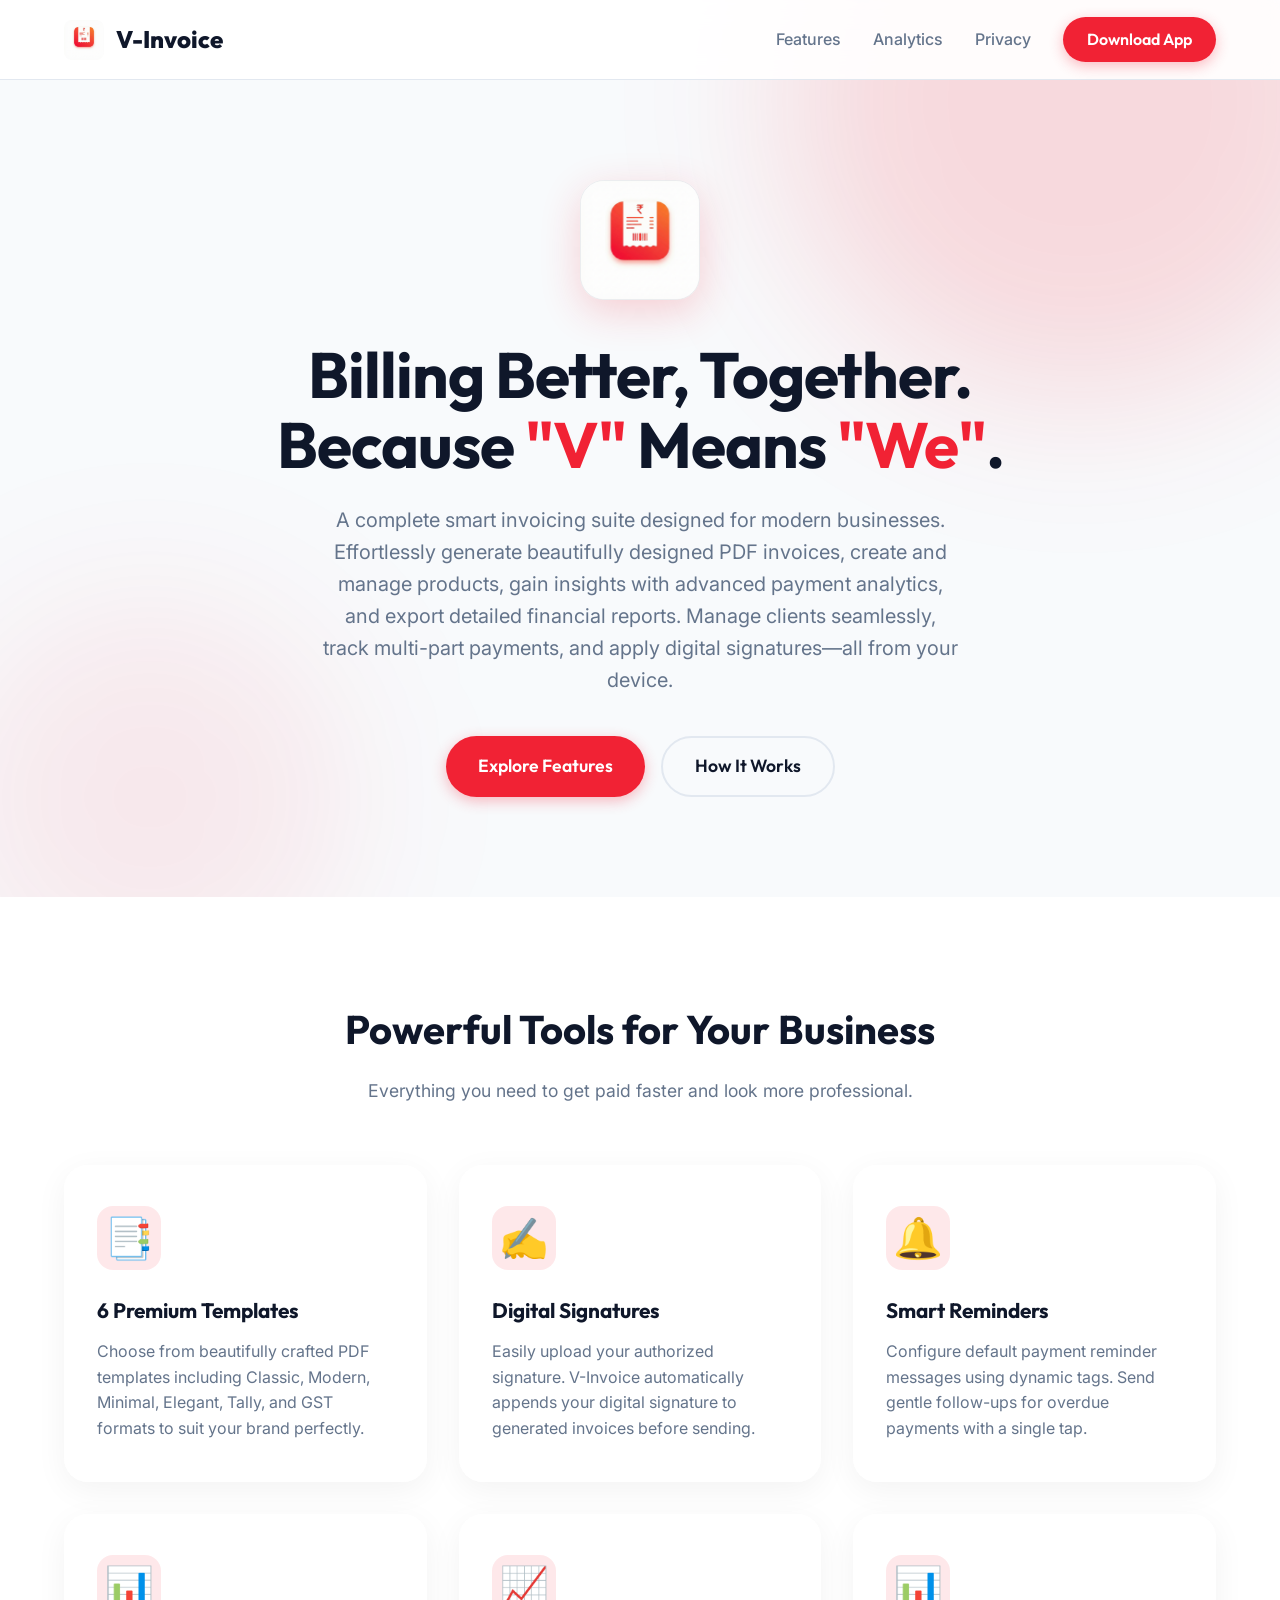
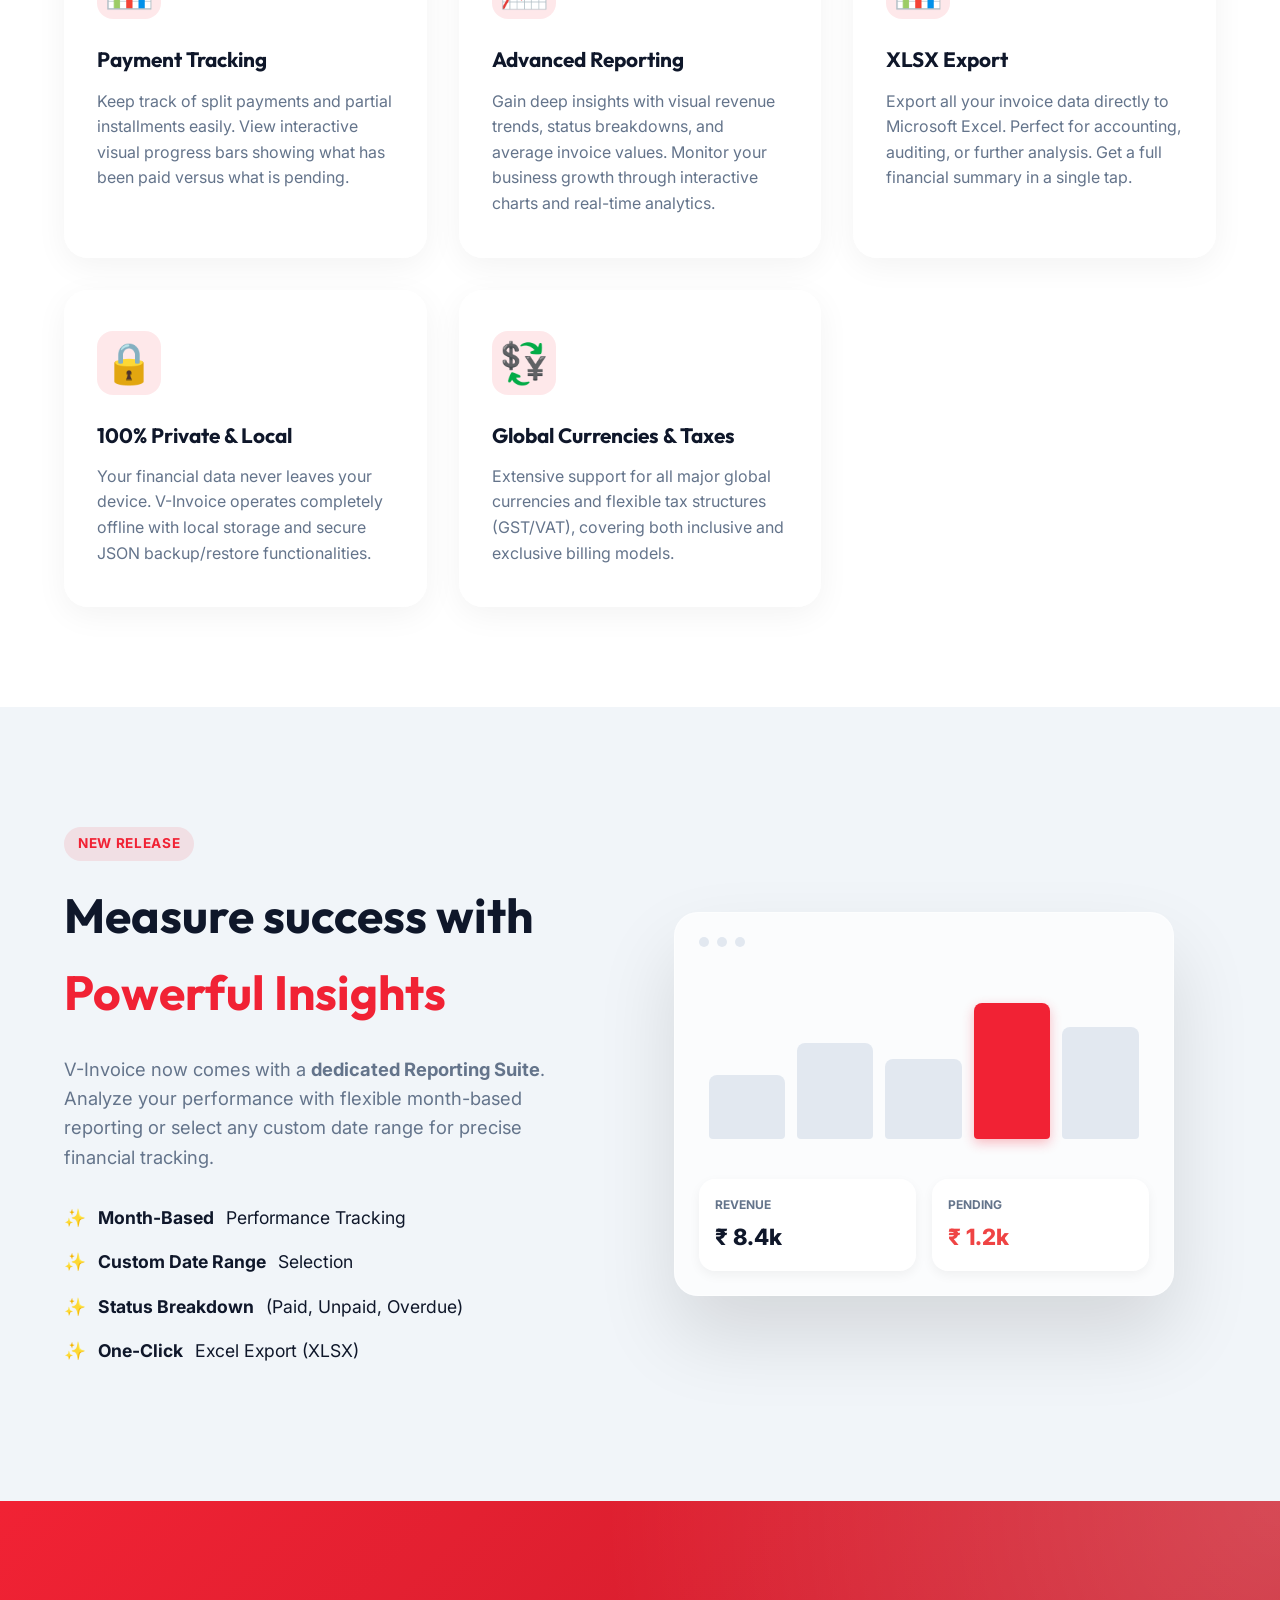
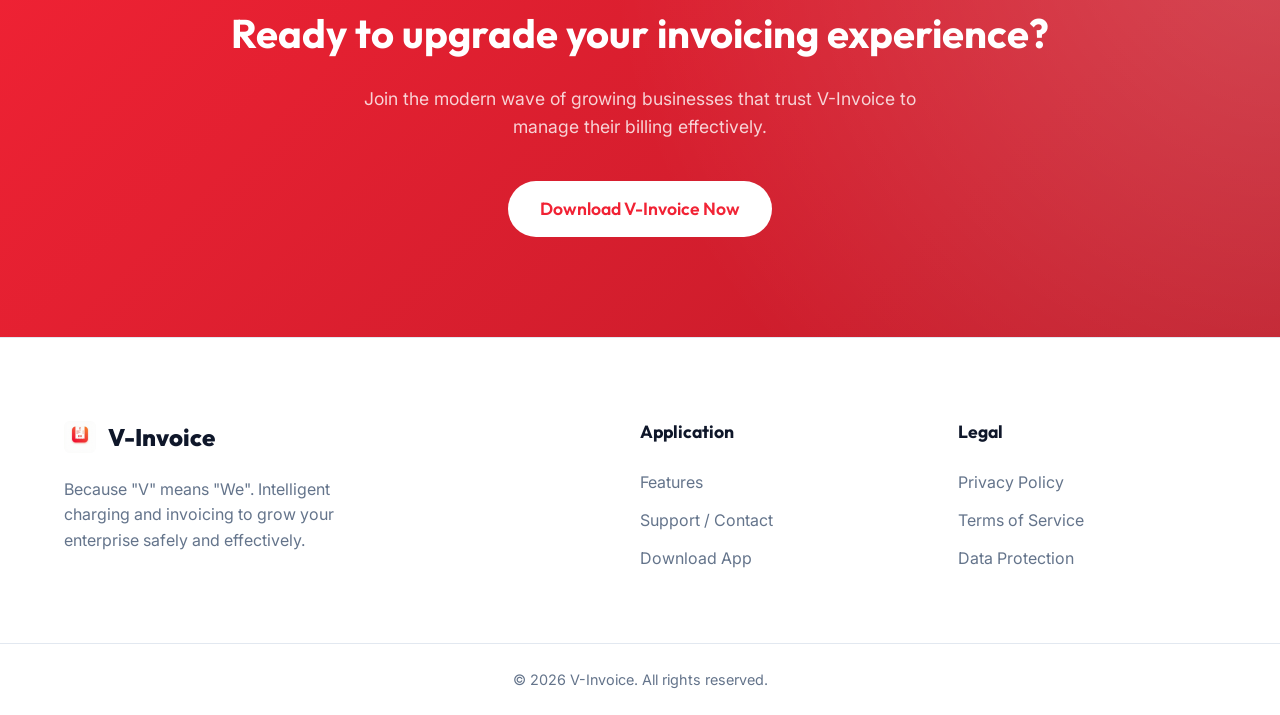
==== website/index.html @ 77bfe6d5 "the updated files for the website" ====
<!DOCTYPE html>
<html lang="en">

<head>
  <meta charset="UTF-8" />
  <meta name="viewport" content="width=device-width, initial-scale=1.0" />
  <meta name="description"
    content="V-Invoice: Smart Billing, Because 'V' Means 'We'. Generating professional invoices, managing clients, and tracking payments has never been easier." />
  <title>V-Invoice | Billing Better, Together</title>
  <link
    href="https://fonts.googleapis.com/css2?family=Outfit:wght@300;400;500;700;800&family=Inter:wght@400;500;600&display=swap"
    rel="stylesheet" />
  <link rel="icon" type="image/png" href="assets/logo.png" />
  <link rel="stylesheet" href="css/styles.css" />
</head>

<body>
  <nav class="navbar">
    <div class="container nav-content">
      <div class="logo">
        <img src="assets/logo.png" alt="logo" class="logo-img" />
        <span>V-Invoice</span>
      </div>
      <div class="nav-links">
        <a href="#features">Features</a>
        <a href="#analytics">Analytics</a>
        <a href="privacy.html">Privacy</a>
        <a href="#download" class="btn btn-primary">Download App</a>
      </div>
    </div>
  </nav>

  <header class="hero">
    <div class="hero-bg-shapes">
      <div class="shape shape-1"></div>
      <div class="shape shape-2"></div>
    </div>
    <div class="container hero-content">
      <img src="assets/logo.png" alt="V-Invoice Logo" class="hero-logo animate-fade-in-up" />
      <h1 class="animate-fade-in-up delay-1">
        Billing Better, Together. <br />Because
        <span class="highlight">"V"</span> Means
        <span class="highlight">"We"</span>.
      </h1>
      <p class="subtitle animate-fade-in-up delay-2">
        A complete smart invoicing suite designed for modern businesses.
        Effortlessly generate beautifully designed PDF invoices, create and
        manage products, gain insights with advanced payment analytics,
        and export detailed financial reports. Manage clients seamlessly,
        track multi-part payments, and apply digital signatures—all from
        your device.
      </p>
      <div class="hero-cta animate-fade-in-up delay-3">
        <a href="#features" class="btn btn-primary btn-large">Explore Features</a>
        <a href="#how-it-works" class="btn btn-outline btn-large">How It Works</a>
      </div>
    </div>
  </header>

  <section id="features" class="features-section">
    <div class="container">
      <div class="section-header text-center">
        <h2>Powerful Tools for Your Business</h2>
        <p>
          Everything you need to get paid faster and look more professional.
        </p>
      </div>

      <div class="features-grid">
        <!-- Feature 1 -->
        <div class="feature-card glass">
          <div class="feature-icon">📑</div>
          <h3>6 Premium Templates</h3>
          <p>
            Choose from beautifully crafted PDF templates including Classic,
            Modern, Minimal, Elegant, Tally, and GST formats to suit your
            brand perfectly.
          </p>
        </div>
        <!-- Feature 2 -->
        <div class="feature-card glass">
          <div class="feature-icon">✍️</div>
          <h3>Digital Signatures</h3>
          <p>
            Easily upload your authorized signature. V-Invoice automatically
            appends your digital signature to generated invoices before
            sending.
          </p>
        </div>
        <!-- Feature 3 -->
        <div class="feature-card glass">
          <div class="feature-icon">🔔</div>
          <h3>Smart Reminders</h3>
          <p>
            Configure default payment reminder messages using dynamic tags.
            Send gentle follow-ups for overdue payments with a single tap.
          </p>
        </div>
        <!-- Feature 4 -->
        <div class="feature-card glass">
          <div class="feature-icon">📊</div>
          <h3>Payment Tracking</h3>
          <p>
            Keep track of split payments and partial installments easily. View
            interactive visual progress bars showing what has been paid versus
            what is pending.
          </p>
        </div>
        <!-- Feature 5 -->
        <div class="feature-card glass">
          <div class="feature-icon">📈</div>
          <h3>Advanced Reporting</h3>
          <p>
            Gain deep insights with visual revenue trends, status breakdowns,
            and average invoice values. Monitor your business growth through
            interactive charts and real-time analytics.
          </p>
        </div>
        <!-- Feature 6 -->
        <div class="feature-card glass">
          <div class="feature-icon">📊</div>
          <h3>XLSX Export</h3>
          <p>
            Export all your invoice data directly to Microsoft Excel. Perfect for
            accounting, auditing, or further analysis. Get a full financial
            summary in a single tap.
          </p>
        </div>
        <!-- Feature 7 -->
        <div class="feature-card glass">
          <div class="feature-icon">🔒</div>
          <h3>100% Private & Local</h3>
          <p>
            Your financial data never leaves your device. V-Invoice operates
            completely offline with local storage and secure JSON backup/restore
            functionalities.
          </p>
        </div>
        <!-- Feature 8 -->
        <div class="feature-card glass">
          <div class="feature-icon">💱</div>
          <h3>Global Currencies & Taxes</h3>
          <p>
            Extensive support for all major global currencies and flexible
            tax structures (GST/VAT), covering both inclusive and exclusive
            billing models.
          </p>
        </div>
      </div>
    </div>
  </section>

  <section id="analytics" class="analytics-section">
    <div class="container animate-fade-in-up">
      <div class="analytics-row">
        <div class="analytics-text">
          <span class="badge">New Release</span>
          <h2>Measure success with <br /><span class="highlight">Powerful Insights</span></h2>
          <p>
            V-Invoice now comes with a <strong>dedicated Reporting Suite</strong>.
            Analyze your performance with flexible month-based reporting
            or select any custom date range for precise financial tracking.
          </p>
          <ul class="feature-list">
            <li>✨ <strong>Month-Based</strong> Performance Tracking</li>
            <li>✨ <strong>Custom Date Range</strong> Selection</li>
            <li>✨ <strong>Status Breakdown</strong> (Paid, Unpaid, Overdue)</li>
            <li>✨ <strong>One-Click</strong> Excel Export (XLSX)</li>
          </ul>
        </div>
        <div class="analytics-visual">
          <div class="mockup-screen glass">
            <div class="mockup-header">
              <span class="dot"></span><span class="dot"></span><span class="dot"></span>
            </div>
            <div class="mockup-content">
              <!-- Visual representation of some chart bars -->
              <div class="chart-bars">
                <div class="bar" style="height: 40%"></div>
                <div class="bar" style="height: 60%"></div>
                <div class="bar" style="height: 50%"></div>
                <div class="bar highlight-bar" style="height: 85%"></div>
                <div class="bar" style="height: 70%"></div>
              </div>
              <div class="stat-card-row">
                <div class="stat-card-mini">
                  <span class="label">Revenue</span>
                  <span class="value">₹ 8.4k</span>
                </div>
                <div class="stat-card-mini">
                  <span class="label">Pending</span>
                  <span class="value danger">₹ 1.2k</span>
                </div>
              </div>
            </div>
          </div>
        </div>
      </div>
    </div>
  </section>

  <section class="banner-section">
    <div class="container text-center">
      <h2 style="color: white; margin-bottom: 20px; font-size: 2.5rem">
        Ready to upgrade your invoicing experience?
      </h2>
      <p style="
            color: rgba(255, 255, 255, 0.8);
            margin-bottom: 40px;
            font-size: 1.1rem;
            max-width: 600px;
            margin-left: auto;
            margin-right: auto;
          ">
        Join the modern wave of growing businesses that trust V-Invoice to
        manage their billing effectively.
      </p>
      <a href="#download" class="btn btn-white btn-large">Download V-Invoice Now</a>
    </div>
  </section>

  <footer>
    <div class="container footer-content">
      <div class="footer-col">
        <div class="logo">
          <img src="assets/logo.png" alt="logo" class="logo-img small" />
          <span>V-Invoice</span>
        </div>
        <p>
          Because "V" means "We". Intelligent charging and invoicing to grow
          your enterprise safely and effectively.
        </p>
      </div>
      <div class="footer-col">
        <h4>Application</h4>
        <a href="#features">Features</a>
        <a href="contact.html">Support / Contact</a>
        <a href="#download">Download App</a>
      </div>
      <div class="footer-col">
        <h4>Legal</h4>
        <a href="privacy.html">Privacy Policy</a>
        <a href="terms.html">Terms of Service</a>
        <a href="privacy.html">Data Protection</a>
      </div>
    </div>
    <div class="footer-bottom">
      <p>&copy; 2026 V-Invoice. All rights reserved.</p>
    </div>
  </footer>

  <script src="js/main.js"></script>
</body>

</html>
---- website/css/styles.css ----
:root {
  /* Brand Colors */
  --primary: #f12234;
  --primary-light: #f55060;
  --primary-dark: #c01b29;
  --primary-rgb: 241, 34, 52;

  /* Neutral Colors */
  --bg-color: #f8fafc;
  --surface: #ffffff;
  --text-main: #0f172a;
  --text-muted: #64748b;
  --border: #e2e8f0;

  /* Fonts */
  --font-heading: 'Outfit', sans-serif;
  --font-body: 'Inter', sans-serif;

  /* Layout */
  --max-width: 1200px;
}

* {
  margin: 0;
  padding: 0;
  box-sizing: border-box;
}

html {
  scroll-behavior: smooth;
}

body {
  font-family: var(--font-body);
  background-color: var(--bg-color);
  color: var(--text-main);
  line-height: 1.6;
  overflow-x: hidden;
}

.container {
  max-width: var(--max-width);
  margin: 0 auto;
  padding: 0 24px;
}

/* Typography */
h1,
h2,
h3,
h4 {
  font-family: var(--font-heading);
  color: var(--text-main);
}

.text-center {
  text-align: center;
}

/* Buttons */
.btn {
  display: inline-flex;
  align-items: center;
  justify-content: center;
  padding: 10px 24px;
  border-radius: 9999px;
  font-weight: 600;
  font-family: var(--font-heading);
  text-decoration: none;
  transition: all 0.3s cubic-bezier(0.4, 0, 0.2, 1);
  cursor: pointer;
}

.btn-primary {
  background-color: var(--primary);
  color: white;
  box-shadow: 0 4px 14px rgba(var(--primary-rgb), 0.3);
}

.btn-primary:hover {
  background-color: var(--primary-dark);
  transform: translateY(-2px);
  box-shadow: 0 6px 20px rgba(var(--primary-rgb), 0.4);
}

.btn-outline {
  background-color: transparent;
  color: var(--text-main);
  border: 2px solid var(--border);
}

.btn-outline:hover {
  border-color: var(--primary);
  color: var(--primary);
}

.btn-white {
  background-color: white;
  color: var(--primary);
}

.btn-white:hover {
  transform: translateY(-2px);
  box-shadow: 0 10px 25px rgba(0, 0, 0, 0.1);
}

.btn-large {
  padding: 14px 32px;
  font-size: 1.1rem;
}

/* Glassmorphism */
.glass {
  background: rgba(255, 255, 255, 0.7);
  backdrop-filter: blur(12px);
  -webkit-backdrop-filter: blur(12px);
  border: 1px solid rgba(255, 255, 255, 0.5);
  box-shadow: 0 8px 32px rgba(0, 0, 0, 0.05);
}

/* Navbar */
.navbar {
  position: fixed;
  top: 0;
  left: 0;
  right: 0;
  height: 80px;
  background: rgba(255, 255, 255, 0.9);
  backdrop-filter: blur(12px);
  border-bottom: 1px solid var(--border);
  z-index: 1000;
  transition: all 0.3s ease;
}

.navbar.scrolled {
  height: 70px;
  box-shadow: 0 4px 20px rgba(0, 0, 0, 0.05);
}

.nav-content {
  display: flex;
  justify-content: space-between;
  align-items: center;
  height: 100%;
}

.logo {
  display: flex;
  align-items: center;
  gap: 12px;
  font-family: var(--font-heading);
  font-weight: 800;
  font-size: 1.5rem;
  color: var(--text-main);
}

.logo-icon {
  width: 40px;
  height: 40px;
  background: linear-gradient(135deg, var(--primary), var(--primary-dark));
  color: white;
  border-radius: 12px;
  display: flex;
  align-items: center;
  justify-content: center;
  font-size: 1.5rem;
  box-shadow: 0 4px 10px rgba(var(--primary-rgb), 0.3);
}

.logo-icon.small {
  width: 32px;
  height: 32px;
  font-size: 1.2rem;
  border-radius: 8px;
}

.logo-img {
  width: 40px;
  height: 40px;
  border-radius: 8px;
  object-fit: cover;
}

.logo-img.small {
  width: 32px;
  height: 32px;
  border-radius: 6px;
}

.nav-links {
  display: flex;
  align-items: center;
  gap: 32px;
}

.nav-links a:not(.btn) {
  text-decoration: none;
  color: var(--text-muted);
  font-weight: 500;
  transition: color 0.3s ease;
}

.nav-links a:not(.btn):hover {
  color: var(--primary);
}

/* Hero Section */
.hero {
  position: relative;
  padding: 180px 0 100px;
  min-height: 80vh;
  display: flex;
  align-items: center;
  overflow: hidden;
}

.hero-bg-shapes {
  position: absolute;
  top: 0;
  left: 0;
  right: 0;
  bottom: 0;
  z-index: -1;
  overflow: hidden;
}

.shape {
  position: absolute;
  border-radius: 50%;
  filter: blur(80px);
  z-index: -1;
  animation: float 10s infinite alternate ease-in-out;
}

.shape-1 {
  width: 600px;
  height: 600px;
  background: rgba(var(--primary-rgb), 0.15);
  top: -200px;
  right: -100px;
}

.shape-2 {
  width: 400px;
  height: 400px;
  background: rgba(var(--primary-rgb), 0.08);
  bottom: -100px;
  left: -50px;
  animation-delay: -5s;
}

.hero-content {
  max-width: 800px;
  text-align: center;
  position: relative;
  z-index: 1;
}

.hero-logo {
  width: 120px;
  height: 120px;
  border-radius: 24px;
  margin-bottom: 32px;
  object-fit: cover;
  box-shadow: 0 12px 40px rgba(var(--primary-rgb), 0.2);
  border: 1px solid rgba(0, 0, 0, 0.05);
}

.hero h1 {
  font-size: 4rem;
  line-height: 1.1;
  margin-bottom: 24px;
  letter-spacing: -1px;
}

.highlight {
  color: var(--primary);
  position: relative;
}

.hero .subtitle {
  font-size: 1.25rem;
  color: var(--text-muted);
  margin-bottom: 40px;
  max-width: 640px;
  margin-left: auto;
  margin-right: auto;
}

.hero-cta {
  display: flex;
  gap: 16px;
  justify-content: center;
}

/* Features Section */
.features-section {
  padding: 100px 0;
  background-color: var(--surface);
  position: relative;
}

.section-header {
  margin-bottom: 60px;
}

.section-header h2 {
  font-size: 2.5rem;
  margin-bottom: 16px;
}

.section-header p {
  font-size: 1.1rem;
  color: var(--text-muted);
}

.features-grid {
  display: grid;
  grid-template-columns: repeat(auto-fit, minmax(320px, 1fr));
  gap: 32px;
}

.feature-card {
  padding: 40px 32px;
  border-radius: 24px;
  transition: transform 0.3s ease, box-shadow 0.3s ease;
}

.feature-card:hover {
  transform: translateY(-8px);
  box-shadow: 0 20px 40px rgba(0, 0, 0, 0.08);
}

.feature-icon {
  font-size: 2.5rem;
  margin-bottom: 24px;
  width: 64px;
  height: 64px;
  background: rgba(var(--primary-rgb), 0.1);
  border-radius: 16px;
  display: flex;
  align-items: center;
  justify-content: center;
}

.feature-card h3 {
  font-size: 1.3rem;
  margin-bottom: 12px;
}

.feature-card p {
  color: var(--text-muted);
  line-height: 1.6;
}

/* Banner Section */
.banner-section {
  padding: 100px 0;
  background: linear-gradient(135deg, var(--primary), var(--primary-dark));
  position: relative;
  overflow: hidden;
}

.banner-section::before {
  content: '';
  position: absolute;
  top: 0;
  left: 0;
  right: 0;
  bottom: 0;
  background: radial-gradient(circle at top right,
      rgba(255, 255, 255, 0.2),
      transparent 50%);
}

/* Page Header (Privacy) */
.page-header {
  padding: 160px 0 60px;
  background: var(--surface);
  text-align: center;
  border-bottom: 1px solid var(--border);
}

.page-header h1 {
  font-size: 3rem;
  margin-bottom: 12px;
}

.page-header p {
  color: var(--text-muted);
}

.document-content {
  padding: 60px 24px 100px;
}

.policy-card {
  border-radius: 24px;
  padding: 60px;
  max-width: 900px;
  margin: 0 auto;
}

.policy-card section {
  margin-bottom: 40px;
}

.policy-card h2 {
  font-size: 1.5rem;
  margin-bottom: 16px;
  color: var(--primary-dark);
}

.policy-card p,
.policy-card ul {
  margin-bottom: 16px;
  color: var(--text-main);
}

.policy-card ul {
  padding-left: 24px;
}

.policy-card li {
  margin-bottom: 8px;
}

/* Footer */
footer {
  background: var(--surface);
  padding: 80px 0 24px;
  border-top: 1px solid var(--border);
}

.footer-content {
  display: grid;
  grid-template-columns: 2fr 1fr 1fr;
  gap: 60px;
  margin-bottom: 60px;
}

.footer-col p {
  color: var(--text-muted);
  margin-top: 20px;
  max-width: 320px;
}

.footer-col h4 {
  font-size: 1.1rem;
  margin-bottom: 24px;
}

.footer-col a {
  display: block;
  color: var(--text-muted);
  text-decoration: none;
  margin-bottom: 12px;
  transition: color 0.3s ease;
}

.footer-col a:hover {
  color: var(--primary);
}

.footer-bottom {
  text-align: center;
  padding-top: 24px;
  border-top: 1px solid var(--border);
  color: var(--text-muted);
  font-size: 0.9rem;
}

/* Animations */
@keyframes float {
  0% {
    transform: translateY(0) scale(1);
  }

  100% {
    transform: translateY(-30px) scale(1.05);
  }
}

.animate-fade-in-up {
  opacity: 0;
  transform: translateY(30px);
  animation: fadeInUp 0.8s cubic-bezier(0.16, 1, 0.3, 1) forwards;
}

.delay-1 {
  animation-delay: 0.1s;
}

.delay-2 {
  animation-delay: 0.2s;
}

.delay-3 {
  animation-delay: 0.3s;
}

@keyframes fadeInUp {
  to {
    opacity: 1;
    transform: translateY(0);
  }
}

/* Analytics Section */
.analytics-section {
  padding: 120px 0;
  background-color: #f1f5f9;
  overflow: hidden;
}

.analytics-row {
  display: flex;
  align-items: center;
  justify-content: space-between;
  gap: 80px;
}

.analytics-text {
  flex: 1;
}

.analytics-text h2 {
  font-size: 3rem;
  margin-bottom: 24px;
}

.analytics-text p {
  font-size: 1.15rem;
  color: var(--text-muted);
  margin-bottom: 32px;
}

.badge {
  display: inline-block;
  padding: 6px 14px;
  background: rgba(var(--primary-rgb), 0.1);
  color: var(--primary);
  border-radius: 9999px;
  font-weight: 700;
  font-size: 0.85rem;
  text-transform: uppercase;
  letter-spacing: 0.05em;
  margin-bottom: 16px;
}

.feature-list {
  list-style: none;
  padding: 0;
}

.feature-list li {
  margin-bottom: 16px;
  font-size: 1.1rem;
  display: flex;
  align-items: center;
  gap: 12px;
}

.analytics-visual {
  flex: 1.2;
  position: relative;
}

/* Mockup Screen */
.mockup-screen {
  border-radius: 24px;
  padding: 24px;
  border-color: rgba(255,255,255,0.4);
  box-shadow: 0 40px 80px rgba(0,0,0,0.12);
  max-width: 500px;
  margin: 0 auto;
}

.mockup-header {
  display: flex;
  gap: 8px;
  margin-bottom: 32px;
}

.mockup-header .dot {
  width: 10px;
  height: 10px;
  border-radius: 50%;
  background: var(--border);
}

.chart-bars {
  display: flex;
  align-items: flex-end;
  justify-content: space-between;
  height: 160px;
  gap: 12px;
  margin-bottom: 40px;
  padding: 0 10px;
}

.bar {
  flex: 1;
  background: var(--border);
  border-radius: 8px 8px 4px 4px;
  min-height: 10px;
  transition: all 1s ease;
}

.highlight-bar {
  background: var(--primary);
  box-shadow: 0 4px 12px rgba(var(--primary-rgb), 0.3);
}

.stat-card-row {
  display: flex;
  gap: 16px;
}

.stat-card-mini {
  flex: 1;
  background: white;
  padding: 16px;
  border-radius: 16px;
  box-shadow: 0 4px 12px rgba(0,0,0,0.05);
}

.stat-card-mini .label {
  display: block;
  font-size: 0.75rem;
  font-weight: 700;
  color: var(--text-muted);
  text-transform: uppercase;
  margin-bottom: 4px;
}

.stat-card-mini .value {
  font-size: 1.4rem;
  font-weight: 800;
  color: var(--text-main);
}

.stat-card-mini .value.danger {
  color: #ef4444;
}

/* Responsive */
@media (max-width: 992px) {
  .analytics-row {
    flex-direction: column;
    text-align: center;
    gap: 60px;
  }
  
  .analytics-text h2 {
    font-size: 2.5rem;
  }
  
  .feature-list li {
    justify-content: center;
  }
}

@media (max-width: 768px) {
  .nav-links {
    display: none;
  }

  .hero {
    padding: 140px 0 80px;
  }

  .hero h1 {
    font-size: 2.8rem;
  }

  .hero-cta {
    flex-direction: column;
  }

  .footer-content {
    grid-template-columns: 1fr;
    gap: 40px;
  }

  .policy-card {
    padding: 32px;
  }
}

/* Smooth anchor reveal */
section[id] {
  scroll-margin-top: 100px;
}
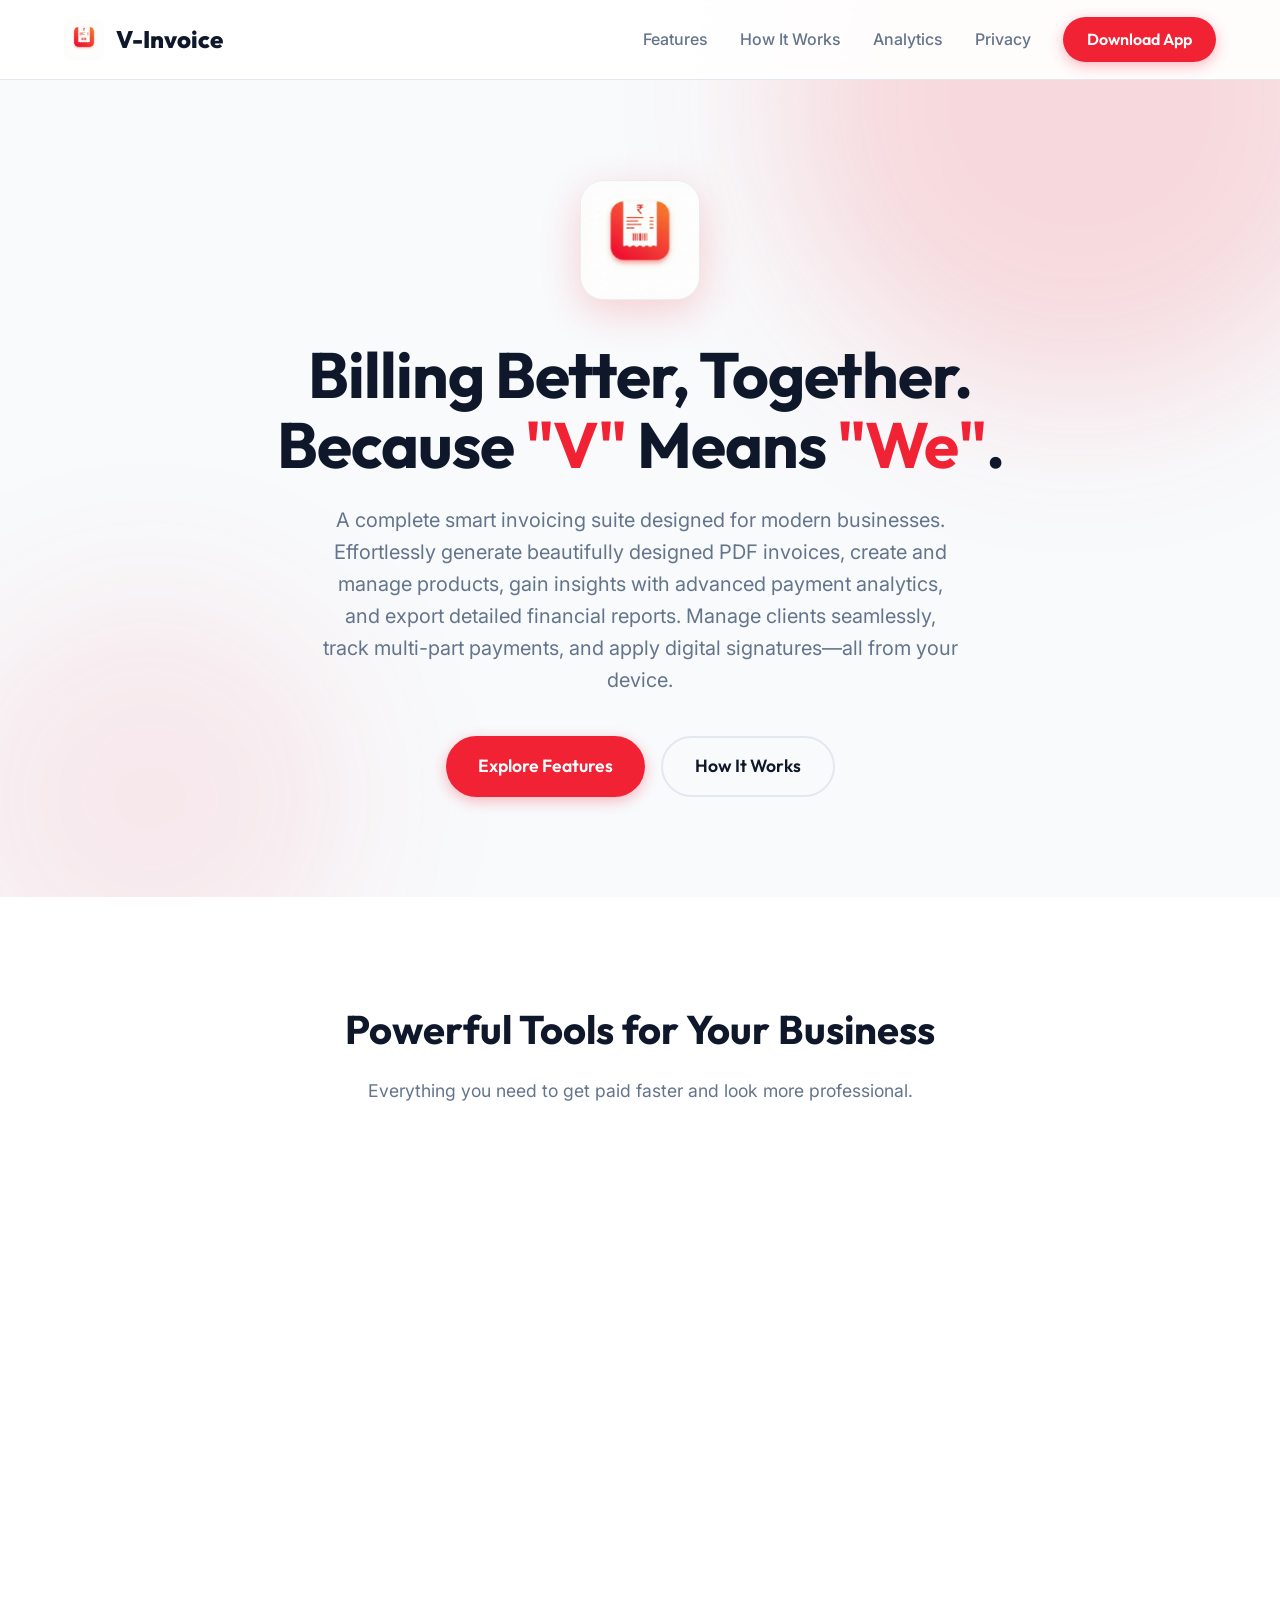
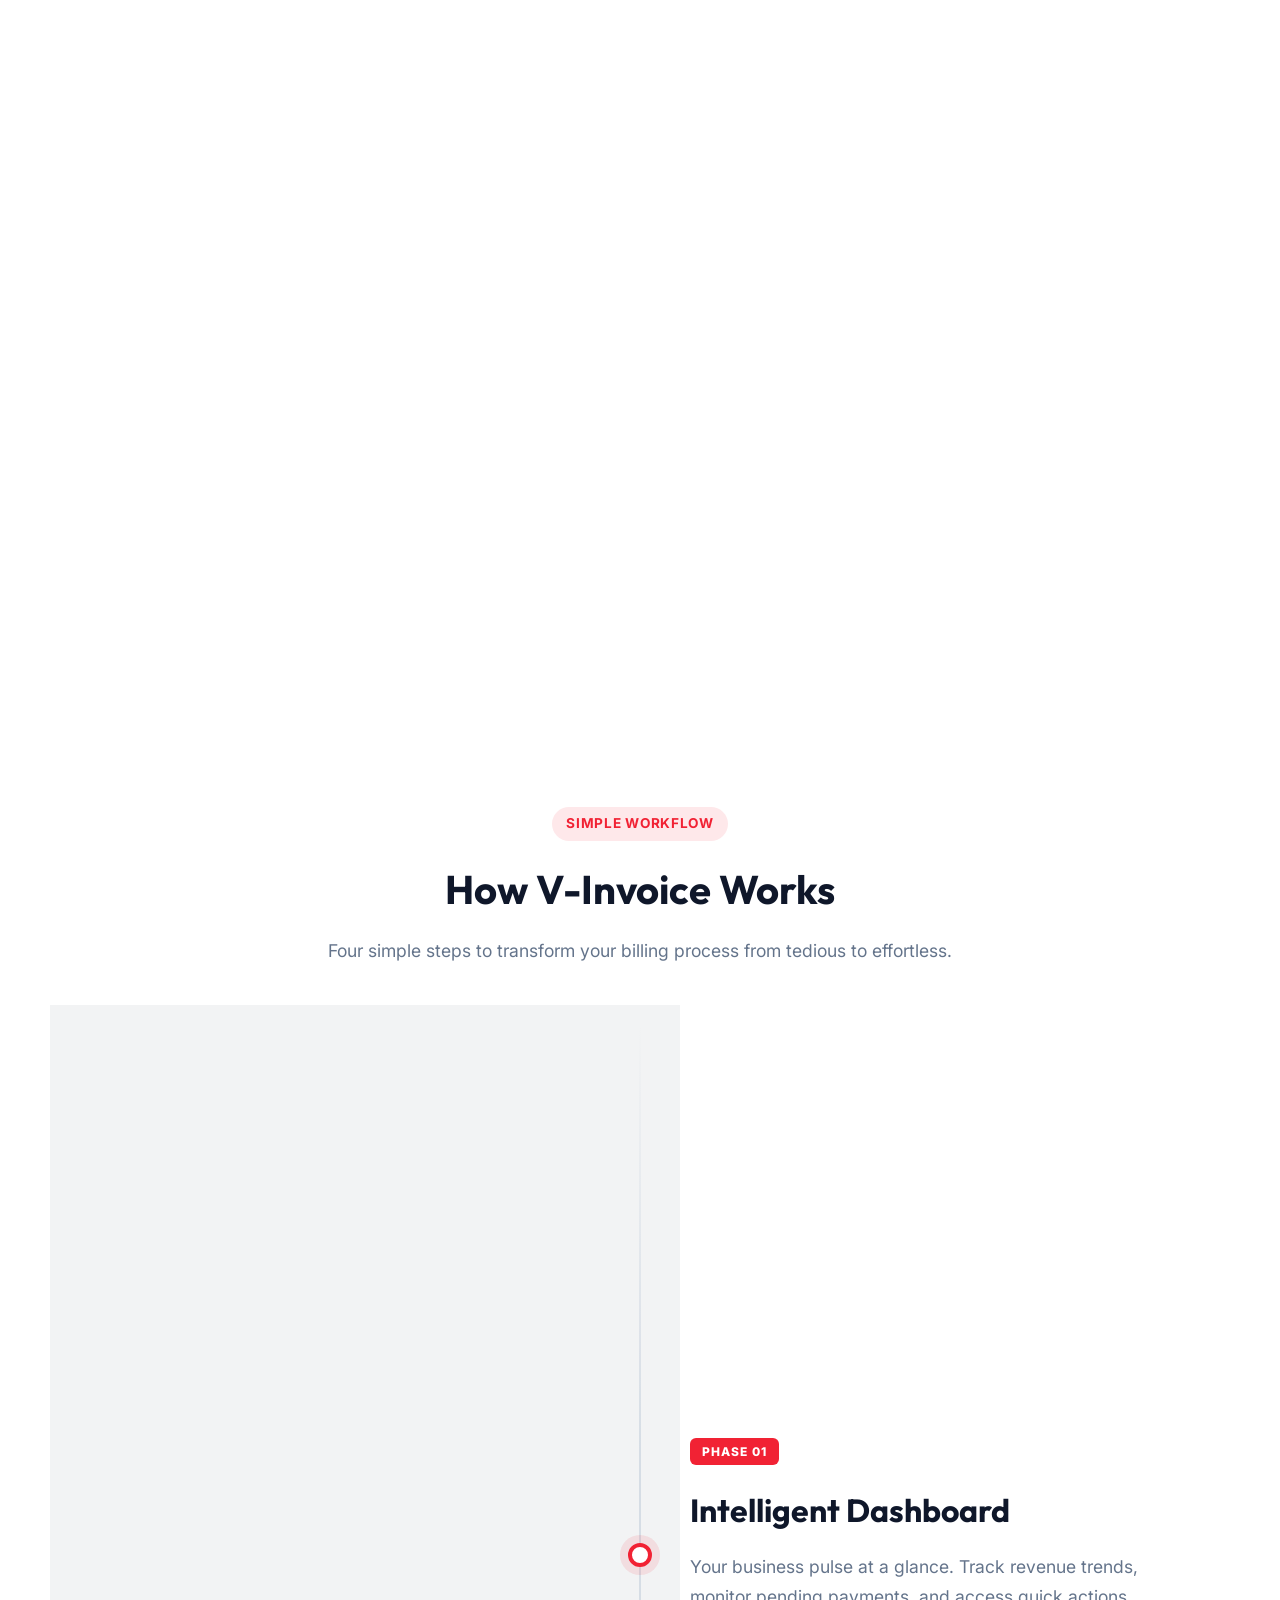
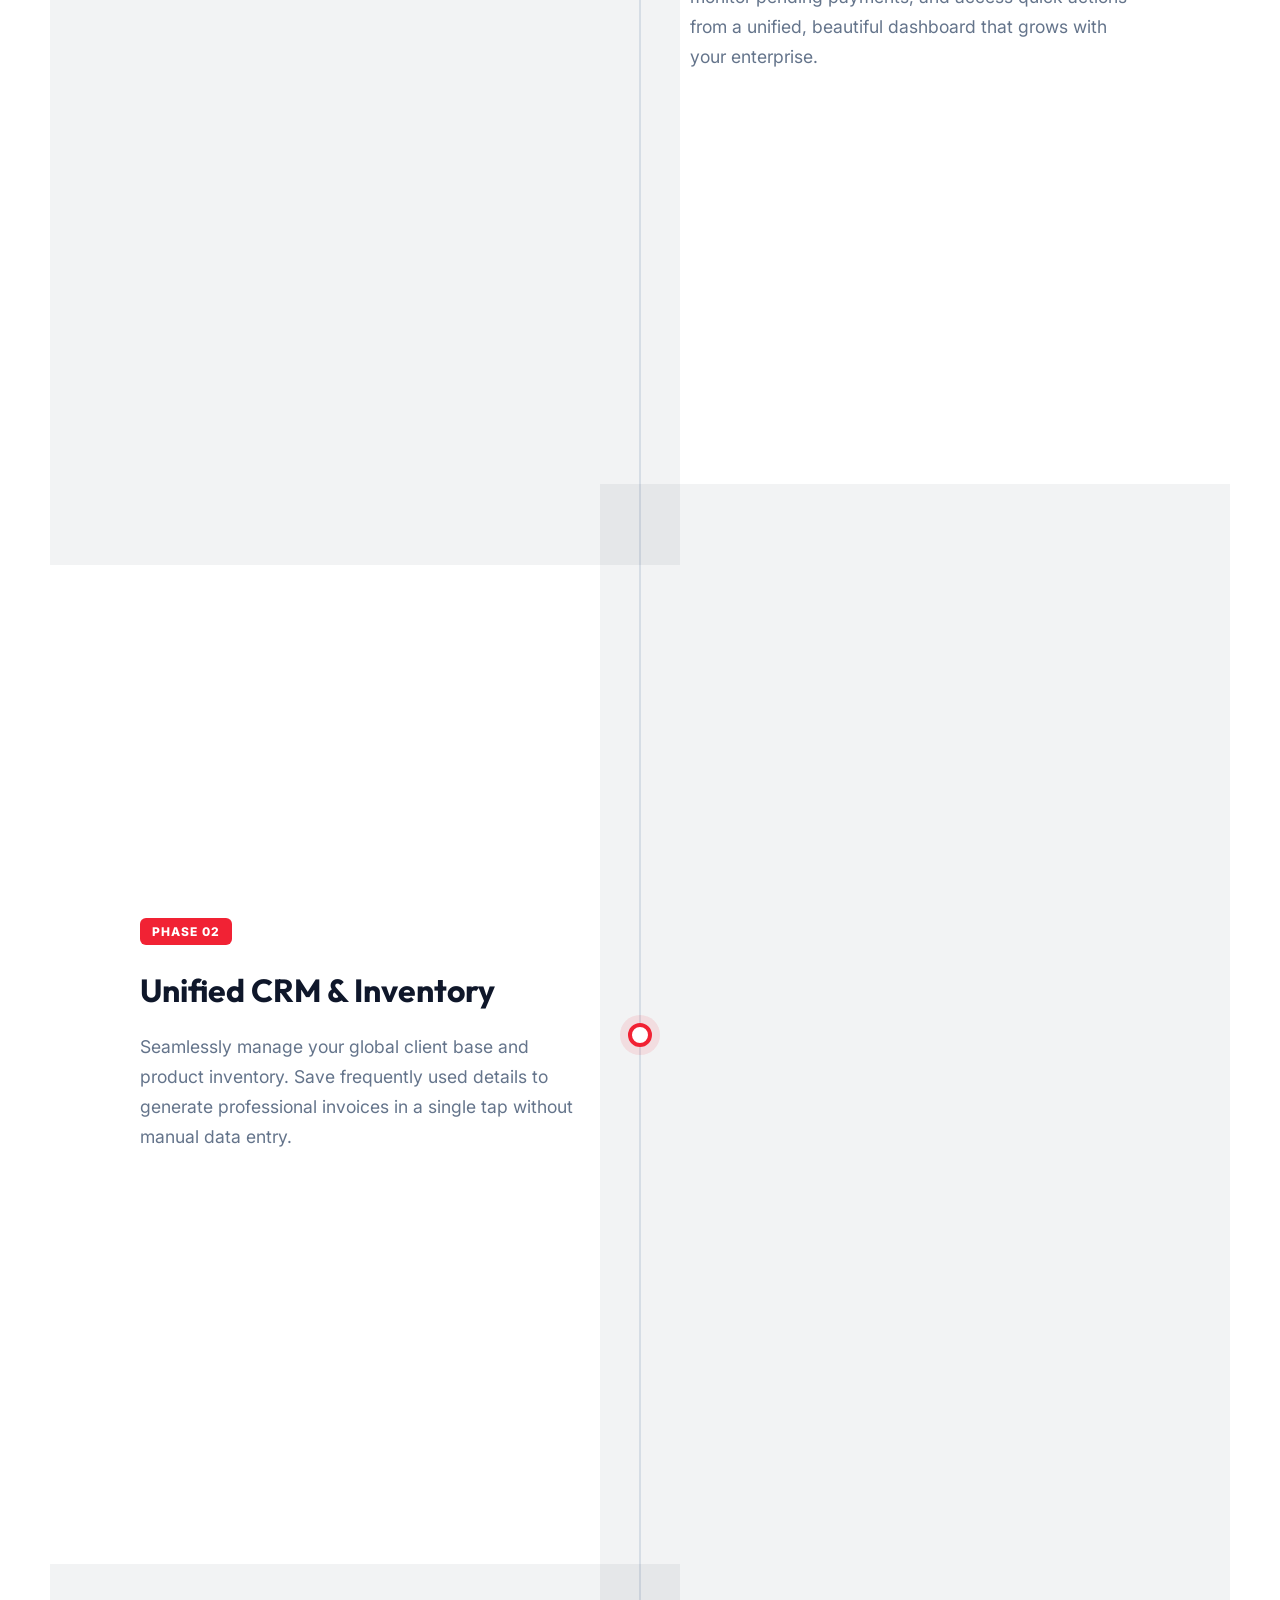
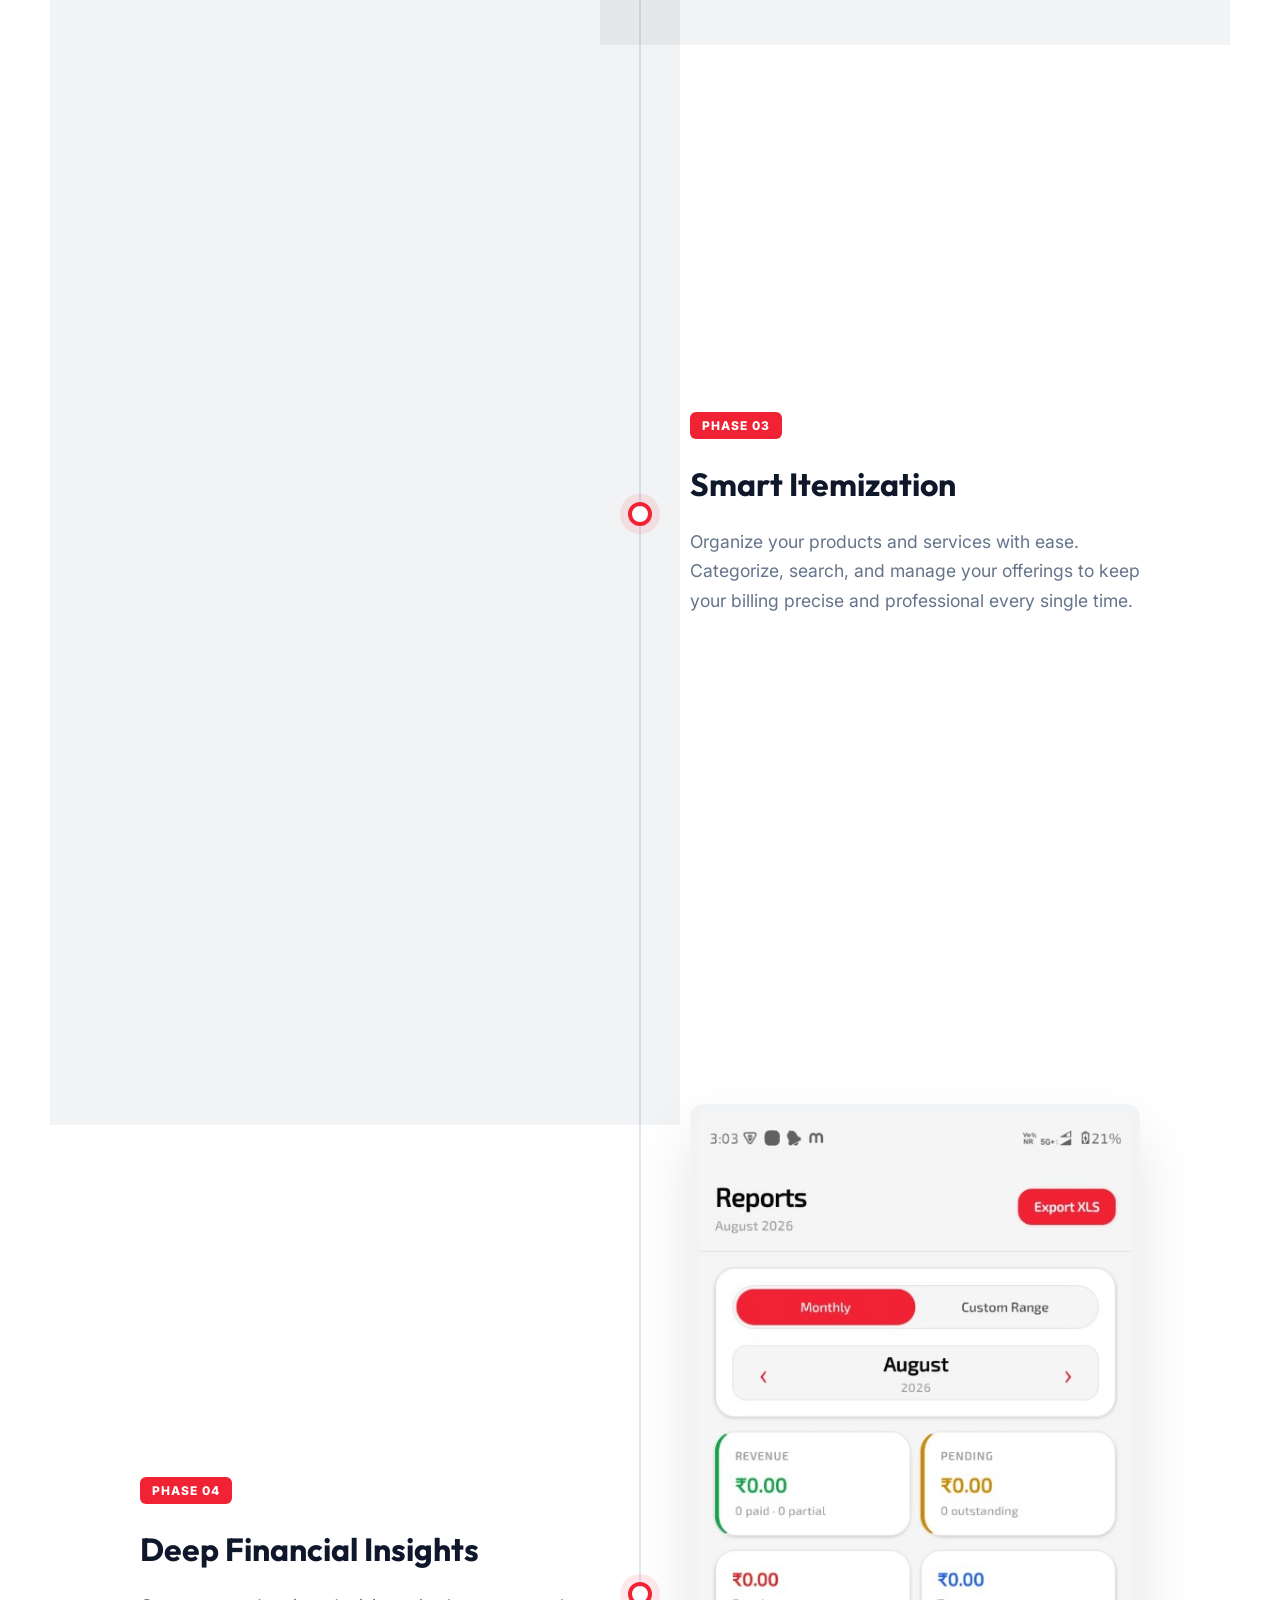
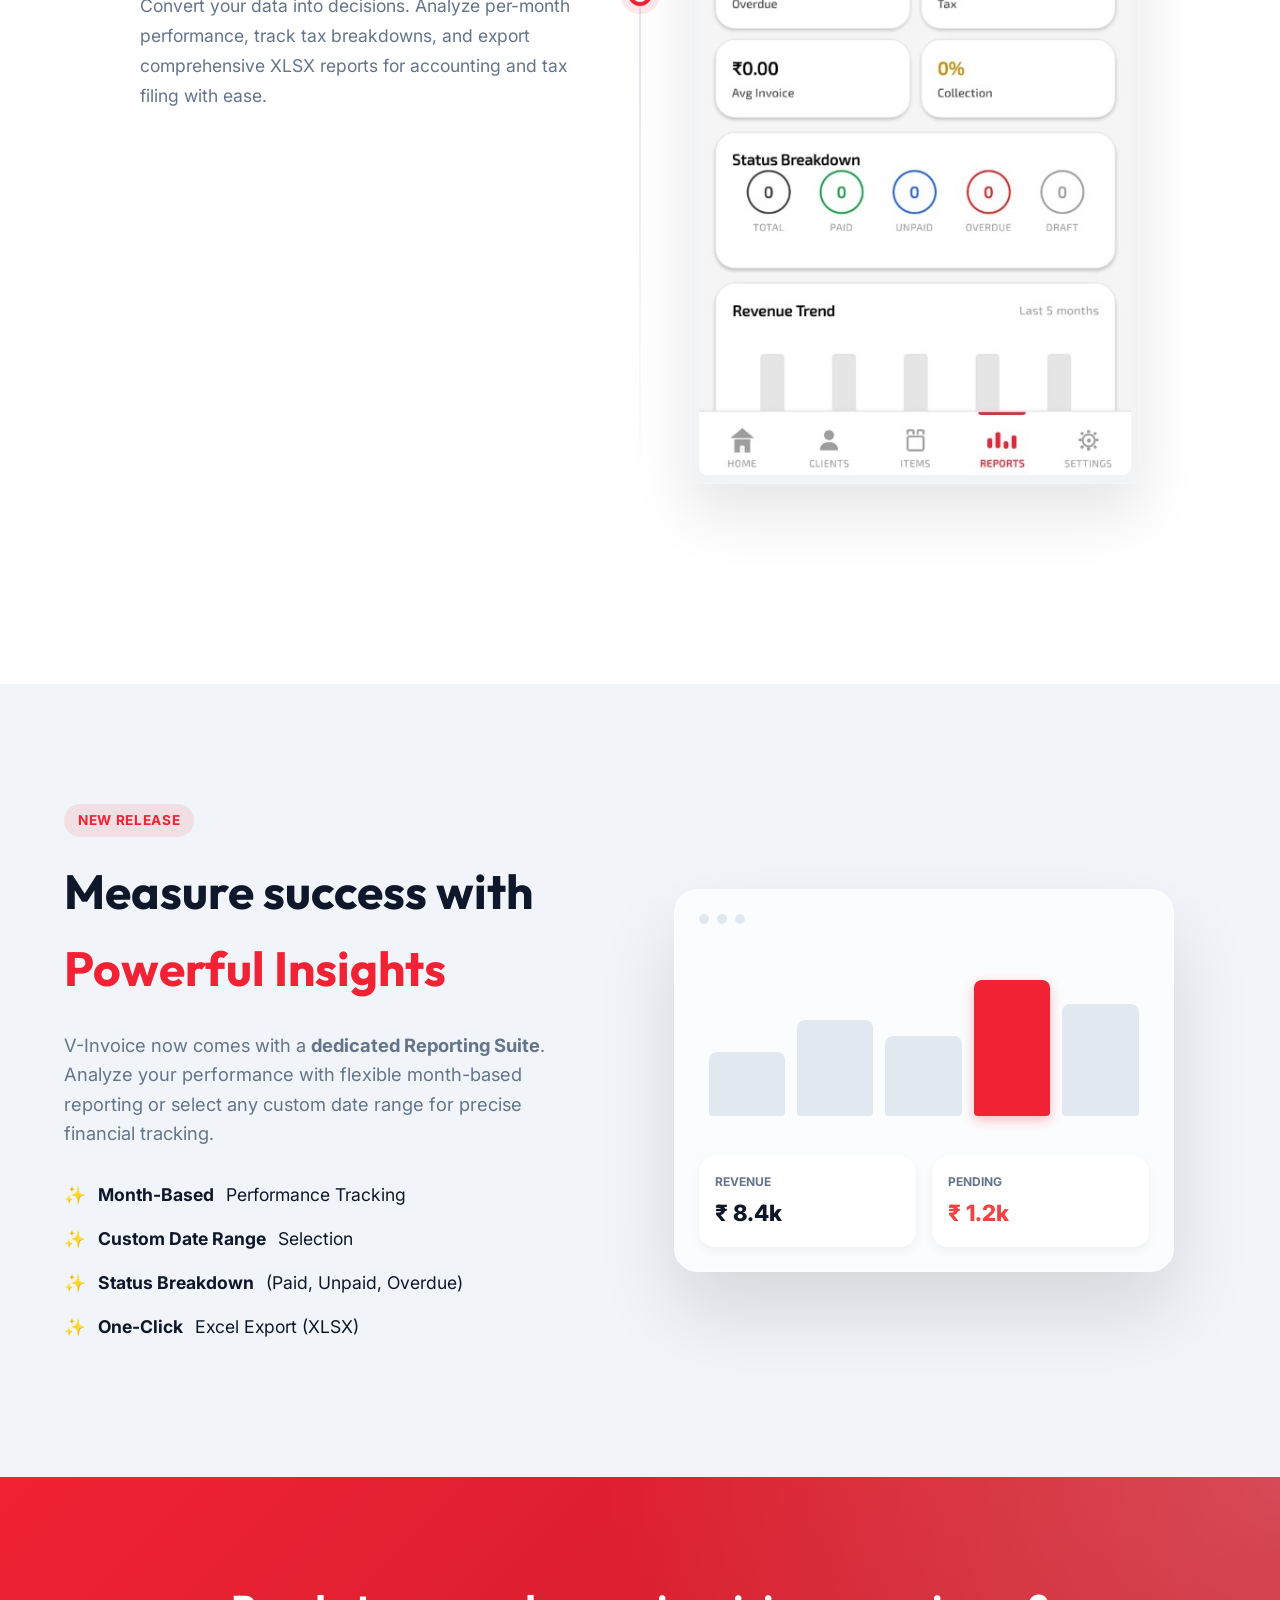
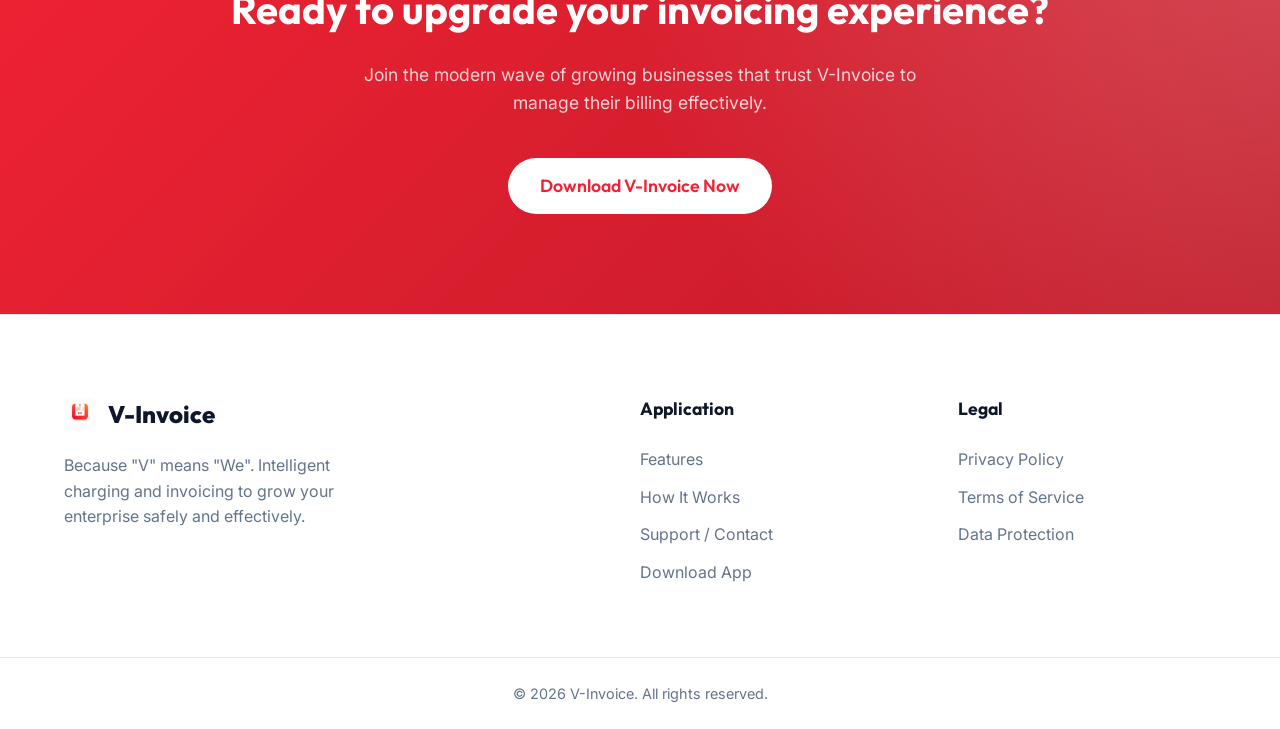
==== commit 162c5f60: "the updated code for the websites" ====
--- a/website/index.html
+++ b/website/index.html
@@ -23,6 +23,7 @@
       </div>
       <div class="nav-links">
         <a href="#features">Features</a>
+        <a href="#how-it-works">How It Works</a>
         <a href="#analytics">Analytics</a>
         <a href="privacy.html">Privacy</a>
         <a href="#download" class="btn btn-primary">Download App</a>
@@ -145,6 +146,76 @@
             tax structures (GST/VAT), covering both inclusive and exclusive
             billing models.
           </p>
+        </div>
+      </div>
+    </div>
+  </section>
+
+  <section id="how-it-works" class="how-it-works-section">
+    <div class="container">
+      <div class="section-header text-center">
+        <span class="badge">Simple Workflow</span>
+        <h2>How V-Invoice Works</h2>
+        <p>
+          Four simple steps to transform your billing process from tedious to effortless.
+        </p>
+      </div>
+
+      <div class="roadmap-container">
+        <!-- Roadmap Step 1 -->
+        <div class="roadmap-step reveal-element">
+          <div class="roadmap-image">
+            <div class="mockup-screen-roadmap glass-dark">
+              <img src="assets/step-dashboard.jpg" alt="V-Invoice Dashboard" />
+            </div>
+          </div>
+          <div class="roadmap-content">
+            <div class="step-badge">Phase 01</div>
+            <h3>Intelligent Dashboard</h3>
+            <p>Your business pulse at a glance. Track revenue trends, monitor pending payments, and access quick actions from a unified, beautiful dashboard that grows with your enterprise.</p>
+          </div>
+        </div>
+
+        <!-- Roadmap Step 2 -->
+        <div class="roadmap-step reverse reveal-element">
+          <div class="roadmap-image">
+            <div class="mockup-screen-roadmap glass-dark">
+              <img src="assets/step-clients.jpg" alt="Client Management" />
+            </div>
+          </div>
+          <div class="roadmap-content">
+            <div class="step-badge">Phase 02</div>
+            <h3>Unified CRM & Inventory</h3>
+            <p>Seamlessly manage your global client base and product inventory. Save frequently used details to generate professional invoices in a single tap without manual data entry.</p>
+          </div>
+        </div>
+
+        <!-- Roadmap Step 3 -->
+        <div class="roadmap-step reveal-element">
+          <div class="roadmap-image">
+            <div class="mockup-screen-roadmap glass-dark">
+              <img src="assets/step-items.jpg" alt="Item Management" />
+            </div>
+          </div>
+          <div class="roadmap-content">
+            <div class="step-badge">Phase 03</div>
+            <h3>Smart Itemization</h3>
+            <p>Organize your products and services with ease. Categorize, search, and manage your offerings to keep your billing precise and professional every single time.</p>
+          </div>
+        </div>
+
+        <!-- Roadmap Step 4 -->
+        <div class="roadmap-step reverse reveal-element">
+          <div class="roadmap-image">
+            <div class="mockup-screen-roadmap glass-dark">
+              <img src="assets/step-reports.jpg" alt="Revenue Analytics" />
+            </div>
+          </div>
+          <div class="roadmap-content">
+            <div class="step-badge">Phase 04</div>
+            <h3>Deep Financial Insights</h3>
+            <p>Convert your data into decisions. Analyze per-month performance, track tax breakdowns, and export comprehensive XLSX reports for accounting and tax filing with ease.</p>
+          </div>
         </div>
       </div>
     </div>
@@ -199,7 +270,7 @@
     </div>
   </section>
 
-  <section class="banner-section">
+  <section id="download" class="banner-section">
     <div class="container text-center">
       <h2 style="color: white; margin-bottom: 20px; font-size: 2.5rem">
         Ready to upgrade your invoicing experience?
@@ -234,6 +305,7 @@
       <div class="footer-col">
         <h4>Application</h4>
         <a href="#features">Features</a>
+        <a href="#how-it-works">How It Works</a>
         <a href="contact.html">Support / Contact</a>
         <a href="#download">Download App</a>
       </div>
--- a/website/css/styles.css
+++ b/website/css/styles.css
@@ -506,6 +506,17 @@
   }
 }
 
+.reveal-element {
+  opacity: 0;
+  transform: translateY(30px);
+  transition: all 0.8s cubic-bezier(0.16, 1, 0.3, 1);
+}
+
+.reveal-element.visible {
+  opacity: 1;
+  transform: translateY(0);
+}
+
 /* Analytics Section */
 .analytics-section {
   padding: 120px 0;
@@ -644,6 +655,149 @@
   color: #ef4444;
 }
 
+/* Roadmap Section */
+.how-it-works-section {
+  padding: 100px 0;
+  background-color: var(--surface);
+  position: relative;
+}
+
+.roadmap-container {
+  max-width: 1000px;
+  margin: 0 auto;
+  position: relative;
+  padding-top: 40px;
+}
+
+/* The vertical line in the middle */
+.roadmap-container::before {
+  content: '';
+  position: absolute;
+  top: 0;
+  bottom: 0;
+  left: 50%;
+  width: 2px;
+  background: linear-gradient(to bottom, transparent, var(--border) 10%, var(--border) 90%, transparent);
+  transform: translateX(-50%);
+  z-index: 0;
+}
+
+.roadmap-step {
+  display: flex;
+  align-items: center;
+  justify-content: space-between;
+  margin-bottom: 100px;
+  position: relative;
+  width: 100%;
+}
+
+.roadmap-step.reverse {
+  flex-direction: row-reverse;
+}
+
+.roadmap-image,
+.roadmap-content {
+  width: 45%;
+  position: relative;
+  z-index: 1;
+}
+
+.step-badge {
+  display: inline-block;
+  padding: 4px 12px;
+  background: var(--primary);
+  color: white;
+  border-radius: 6px;
+  font-size: 0.75rem;
+  font-weight: 800;
+  text-transform: uppercase;
+  margin-bottom: 20px;
+  letter-spacing: 1px;
+}
+
+.roadmap-content h3 {
+  font-size: 2rem;
+  margin-bottom: 16px;
+  color: var(--text-main);
+}
+
+.roadmap-content p {
+  color: var(--text-muted);
+  font-size: 1.1rem;
+  line-height: 1.7;
+}
+
+/* Center dot on the line */
+.roadmap-step::after {
+  content: '';
+  position: absolute;
+  top: 50%;
+  left: 50%;
+  width: 16px;
+  height: 16px;
+  background: white;
+  border: 4px solid var(--primary);
+  border-radius: 50%;
+  transform: translate(-50%, -50%);
+  z-index: 2;
+  box-shadow: 0 0 0 8px rgba(var(--primary-rgb), 0.1);
+}
+
+.mockup-screen-roadmap {
+  border-radius: 12px;
+  padding: 8px;
+  box-shadow: 0 30px 60px rgba(0, 0, 0, 0.1);
+  overflow: hidden;
+  transition: transform 0.4s cubic-bezier(0.16, 1, 0.3, 1);
+}
+
+.mockup-screen-roadmap:hover {
+  transform: scale(1.02);
+}
+
+.mockup-screen-roadmap img {
+  width: 100%;
+  height: auto;
+  border-radius: 8px;
+  display: block;
+}
+
+.glass-dark {
+  background: rgba(15, 23, 42, 0.05);
+  backdrop-filter: blur(12px);
+  border: 1px solid rgba(255, 255, 255, 0.2);
+}
+
+@media (max-width: 992px) {
+  .roadmap-container::before {
+    left: 30px;
+  }
+
+  .roadmap-step {
+    flex-direction: column !important;
+    align-items: flex-start;
+    padding-left: 80px;
+    margin-bottom: 60px;
+  }
+
+  .roadmap-image,
+  .roadmap-content {
+    width: 100%;
+    text-align: left;
+  }
+
+  .roadmap-image {
+    margin-bottom: 30px;
+    max-width: 400px;
+  }
+
+  .roadmap-step::after {
+    left: 30px;
+    top: 0;
+    transform: translateX(-50%);
+  }
+}
+
 /* Responsive */
 @media (max-width: 992px) {
   .analytics-row {
